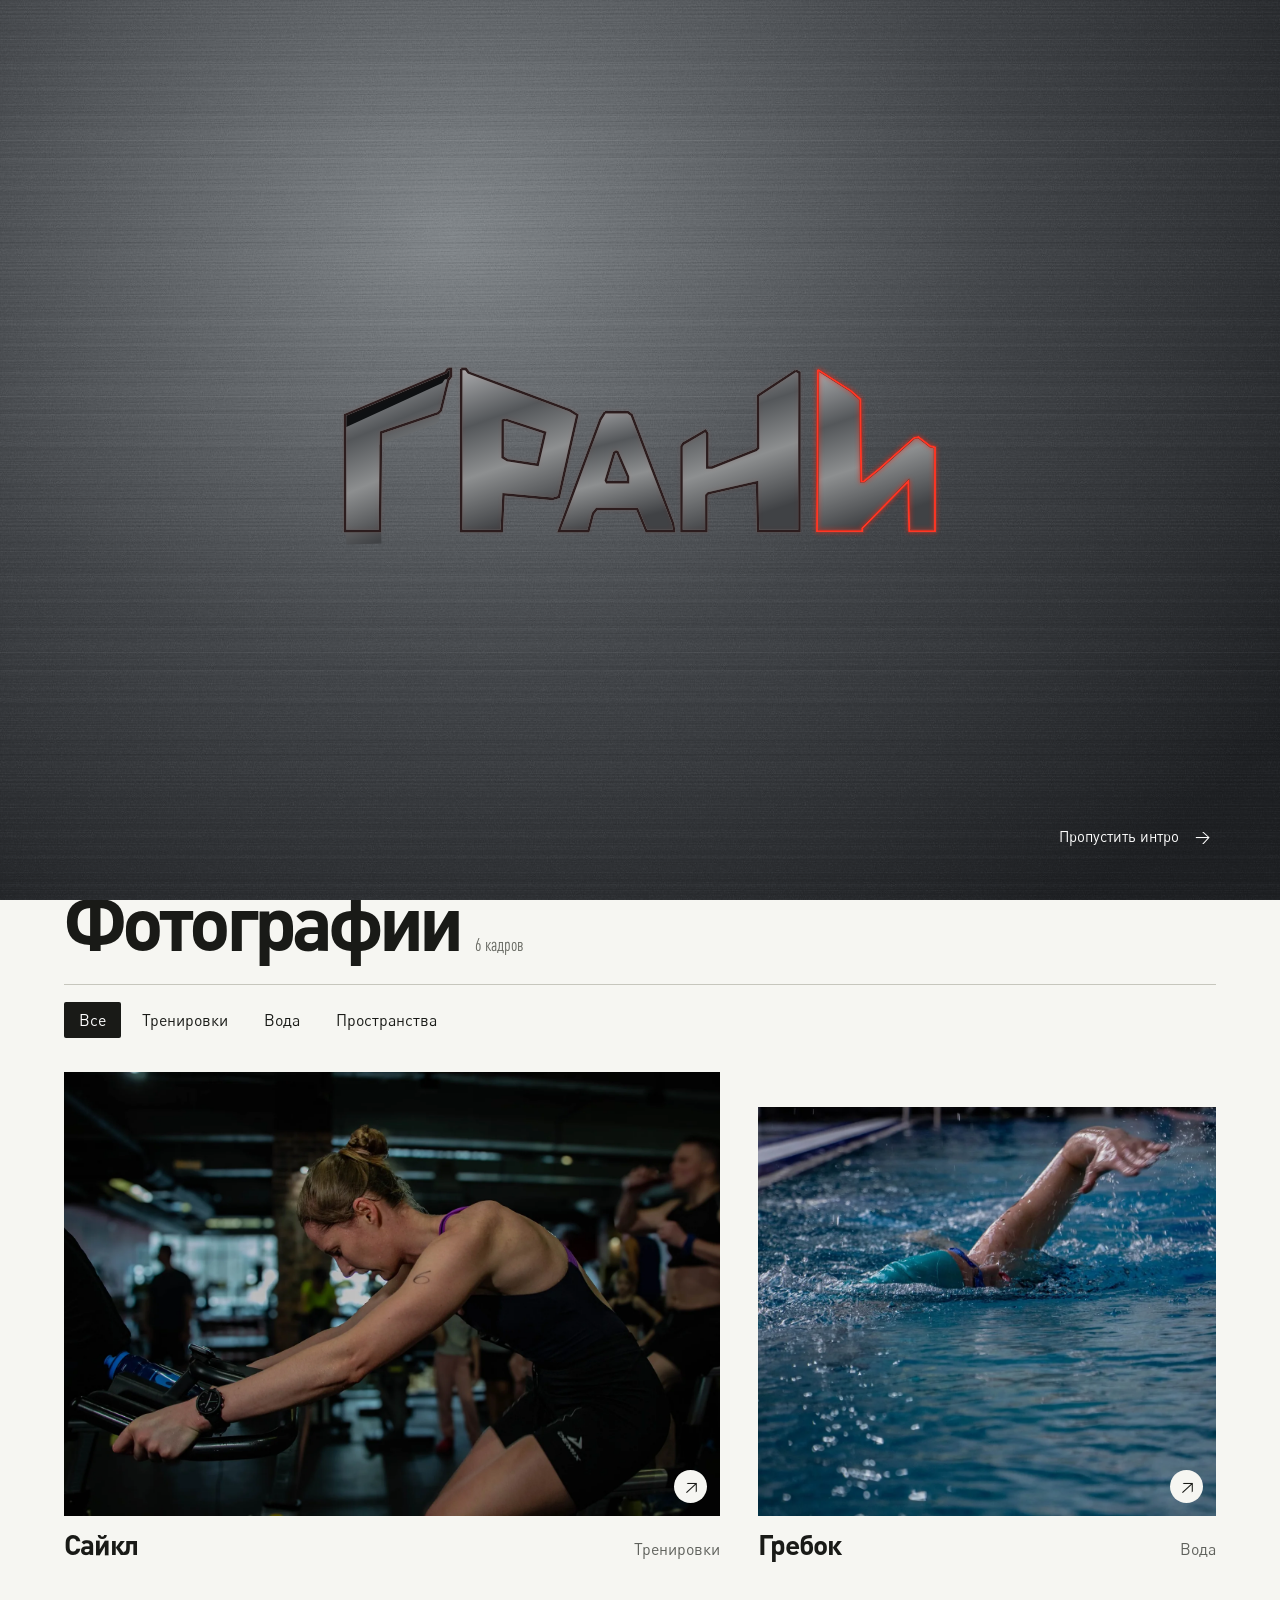
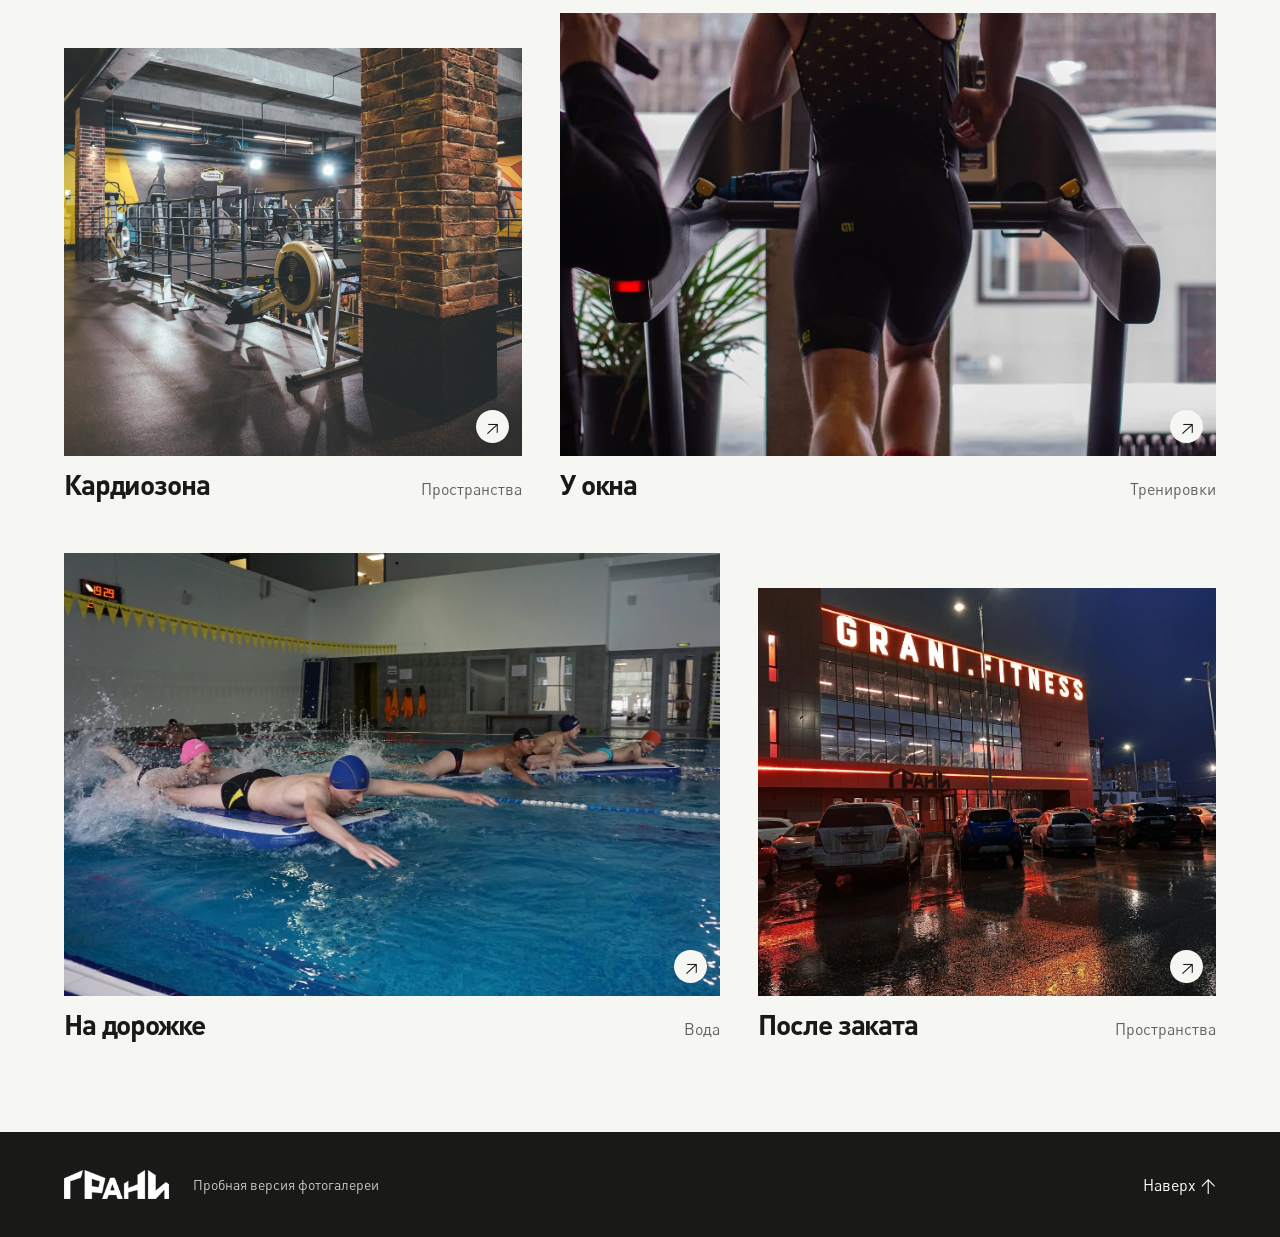
==== gallery/index.html @ 120e641c "Add Grani photo gallery and laser-cut logo intro" ====
<!doctype html>
<html lang="ru"><head><meta charset="utf-8"><meta name="viewport" content="width=device-width,initial-scale=1">
<meta name="theme-color" content="#181916"><title>Клуб в кадре — Грани, Сыктывкар</title>
<meta name="description" content="Фотогалерея фитнес-клуба «Грани» в Сыктывкаре. Тренировки, вода и пространства клуба на Станционной.">
<link rel="icon" href="assets/grani.png"><link rel="stylesheet" href="gallery.css">
<script defer src="gallery.js"></script></head><body>
<div class="intro" hidden aria-label="Заставка клуба">
  <div class="metal"></div><div class="die"><svg viewBox="0 0 160 44" aria-hidden="true"><defs><linearGradient id="steel" x2=".25" y2="1"><stop stop-color="#a9aaac"/><stop offset=".35" stop-color="#54575a"/><stop offset=".65" stop-color="#8d8f90"/><stop offset="1" stop-color="#404245"/></linearGradient></defs><g class="glyph"><path class="void" d="M28,0 28.75,0 28.75,2 28,3 26,11.25 25.25,12 9.75,17.25 9.5,44 0,44 0,12.5 27.25,1Z"/><path class="slug" d="M28,0 28.75,0 28.75,2 28,3 26,11.25 25.25,12 9.75,17.25 9.5,44 0,44 0,12.5 27.25,1Z"/><path class="cut" d="M28,0 28.75,0 28.75,2 28,3 26,11.25 25.25,12 9.75,17.25 9.5,44 0,44 0,12.5 27.25,1Z"/></g><g class="glyph"><path class="void" d="M31.5,0 32.75,0 33.5,1 61,11.25 63,12.5 58,34.75 56.25,35.25 43,34 42.5,44 31.5,44Z M43.5,13.75 42.75,14 42.75,24 44,24.75 52.25,26 54.25,17.25Z"/><path class="slug" d="M31.5,0 32.75,0 33.5,1 61,11.25 63,12.5 58,34.75 56.25,35.25 43,34 42.5,44 31.5,44Z M43.5,13.75 42.75,14 42.75,24 44,24.75 52.25,26 54.25,17.25Z"/><path class="cut" d="M31.5,0 32.75,0 33.5,1 61,11.25 63,12.5 58,34.75 56.25,35.25 43,34 42.5,44 31.5,44Z"/><path class="cut" d="M43.5,13.75 42.75,14 42.75,24 44,24.75 52.25,26 54.25,17.25Z"/></g><g class="glyph"><path class="void" d="M70.5,11.75 76.75,11.75 77.75,12.5 89,42 89.25,44 81.75,44 79.25,38 68.25,38 67.25,39.25 66,44 58,44 69.25,13.75Z M73.75,22.25 73,22.75 70.75,30.25 71,30.75 76.75,30.75 76.75,29.25Z"/><path class="slug" d="M70.5,11.75 76.75,11.75 77.75,12.5 89,42 89.25,44 81.75,44 79.25,38 68.25,38 67.25,39.25 66,44 58,44 69.25,13.75Z M73.75,22.25 73,22.75 70.75,30.25 71,30.75 76.75,30.75 76.75,29.25Z"/><path class="cut" d="M70.5,11.75 76.75,11.75 77.75,12.5 89,42 89.25,44 81.75,44 79.25,38 68.25,38 67.25,39.25 66,44 58,44 69.25,13.75Z"/><path class="cut" d="M73.75,22.25 73,22.75 70.75,30.25 71,30.75 76.75,30.75 76.75,29.25Z"/></g><g class="glyph"><path class="void" d="M122.25,0.5 123.25,1 123.25,44 112,44 111.75,30.75 98.5,33.75 98,34.25 98,44 91.25,44 91.25,21 91.75,20.25 97.75,16.75 98.25,17.5 98.25,26.75 99.5,26.75 111.5,22 112,21.5 112,7.25Z"/><path class="slug" d="M122.25,0.5 123.25,1 123.25,44 112,44 111.75,30.75 98.5,33.75 98,34.25 98,44 91.25,44 91.25,21 91.75,20.25 97.75,16.75 98.25,17.5 98.25,26.75 99.5,26.75 111.5,22 112,21.5 112,7.25Z"/><path class="cut" d="M122.25,0.5 123.25,1 123.25,44 112,44 111.75,30.75 98.5,33.75 98,34.25 98,44 91.25,44 91.25,21 91.75,20.25 97.75,16.75 98.25,17.5 98.25,26.75 99.5,26.75 111.5,22 112,21.5 112,7.25Z"/></g><g class="glyph"><path class="void" d="M128.25,0.25 137.25,6 139.75,8.25 140,30.5 140.75,30.5 145,27 154.25,18.75 155.5,18.5 158.75,21 160,21.25 160,44 153,44 152.75,30.5 140.25,43.25 140.25,44 128,44Z"/><path class="slug" d="M128.25,0.25 137.25,6 139.75,8.25 140,30.5 140.75,30.5 145,27 154.25,18.75 155.5,18.5 158.75,21 160,21.25 160,44 153,44 152.75,30.5 140.25,43.25 140.25,44 128,44Z"/><path class="cut" d="M128.25,0.25 137.25,6 139.75,8.25 140,30.5 140.75,30.5 145,27 154.25,18.75 155.5,18.5 158.75,21 160,21.25 160,44 153,44 152.75,30.5 140.25,43.25 140.25,44 128,44Z"/></g><g class="laser"><path class="beam"/><circle r=".85" fill="#fff"/><g class="sparks"></g></g></svg></div>
  <img class="travel" src="assets/grani.png" alt=""><button class="skip" type="button">Пропустить интро <span>→</span></button>
</div>
<header id="top"><a class="brand" href="#top" aria-label="Грани, к началу страницы"><img src="assets/grani.png" width="160" height="44" alt="Грани"></a>
<nav aria-label="Навигация"><a href="#collection">Фотогалерея</a><a class="tour" href="../">3D-тур <span>↗</span></a></nav></header>
<main><section class="hero" aria-labelledby="page-title">
<div class="covers"><img class="cover visible" src="assets/cycle.webp" srcset="assets/cycle-sm.webp 780w,assets/cycle.webp 1800w" sizes="100vw" alt="Тренировка на сайклах" fetchpriority="high">
<img class="cover" src="assets/pool.webp" alt="Пловцы в бассейне"><img class="cover" src="assets/night.webp" alt="Фасад клуба в вечернем свете"></div>
<div class="hero-copy"><p class="location"><i></i> Сыктывкар&nbsp; / &nbsp;Станционная, 152</p>
<h1 id="page-title">Клуб<br>в кадре<span>.</span></h1><a class="to-collection" href="#collection">Смотреть фотографии <span>↓</span></a></div>
<div class="reel"><div class="progress"><i class="active"></i><i></i><i></i></div><div class="transport"><p aria-live="polite"><small id="frame">01 / 03</small> <strong id="cover-name">Сайкл</strong></p><button id="prev" aria-label="Предыдущая обложка">←</button><button id="next" aria-label="Следующая обложка">→</button></div></div>
</section>
<section id="collection" class="collection"><div class="collection-head"><h2>Фотографии</h2><span class="total">6 кадров</span></div>
<div class="filters" aria-label="Темы фотографий"><button aria-pressed="true">Все</button><button aria-pressed="false">Тренировки</button><button aria-pressed="false">Вода</button><button aria-pressed="false">Пространства</button></div>
<div class="grid"><figure class="shot" data-category="Тренировки"><a href="assets/cycle.webp" aria-label="Увеличить фотографию «Сайкл»"><img src="assets/cycle.webp" srcset="assets/cycle-sm.webp 780w, assets/cycle.webp 1800w" sizes="(max-width:700px) 100vw, 70vw" alt="Участница тренировки в наклоне над рулём сайкла" loading="lazy"><span class="zoom" aria-hidden="true">↗</span></a><figcaption><b>Сайкл</b><span>Тренировки</span></figcaption></figure>
<figure class="shot" data-category="Вода"><a href="assets/water.webp" aria-label="Увеличить фотографию «Гребок»"><img src="assets/water.webp" srcset="assets/water-sm.webp 780w, assets/water.webp 1800w" sizes="(max-width:700px) 100vw, 70vw" alt="Рука пловца выходит из воды над дорожкой бассейна" loading="lazy"><span class="zoom" aria-hidden="true">↗</span></a><figcaption><b>Гребок</b><span>Вода</span></figcaption></figure>
<figure class="shot" data-category="Пространства"><a href="assets/balcony.webp" aria-label="Увеличить фотографию «Кардиозона»"><img src="assets/balcony.webp" srcset="assets/balcony-sm.webp 780w, assets/balcony.webp 1800w" sizes="(max-width:700px) 100vw, 70vw" alt="Гребные тренажёры вдоль ограждения второго этажа" loading="lazy"><span class="zoom" aria-hidden="true">↗</span></a><figcaption><b>Кардиозона</b><span>Пространства</span></figcaption></figure>
<figure class="shot" data-category="Тренировки"><a href="assets/run.webp" aria-label="Увеличить фотографию «У окна»"><img src="assets/run.webp" srcset="assets/run-sm.webp 780w, assets/run.webp 1800w" sizes="(max-width:700px) 100vw, 70vw" alt="Бегун на дорожке у панорамного окна" loading="lazy"><span class="zoom" aria-hidden="true">↗</span></a><figcaption><b>У окна</b><span>Тренировки</span></figcaption></figure>
<figure class="shot" data-category="Вода"><a href="assets/pool.webp" aria-label="Увеличить фотографию «На дорожке»"><img src="assets/pool.webp" srcset="assets/pool-sm.webp 780w, assets/pool.webp 1800w" sizes="(max-width:700px) 100vw, 70vw" alt="Пловцы на соседних дорожках бассейна" loading="lazy"><span class="zoom" aria-hidden="true">↗</span></a><figcaption><b>На дорожке</b><span>Вода</span></figcaption></figure>
<figure class="shot" data-category="Пространства"><a href="assets/night.webp" aria-label="Увеличить фотографию «После заката»"><img src="assets/night.webp" srcset="assets/night-sm.webp 780w, assets/night.webp 1800w" sizes="(max-width:700px) 100vw, 70vw" alt="Вечерняя подсветка фасада клуба на Станционной" loading="lazy"><span class="zoom" aria-hidden="true">↗</span></a><figcaption><b>После заката</b><span>Пространства</span></figcaption></figure></div></section></main>
<footer><img src="assets/grani.png" width="105" height="29" alt="Грани"><span>Пробная версия фотогалереи</span><a href="#top">Наверх ↑</a></footer>
<dialog aria-label="Просмотр фотографии"><div class="viewer"><button class="close" aria-label="Закрыть просмотр">×</button><img class="full" alt=""><div class="viewer-bar"><strong></strong><span></span><button class="back" aria-label="Предыдущее фото">←</button><button class="forth" aria-label="Следующее фото">→</button></div></div></dialog>
</body></html>
---- gallery/gallery.css ----
@font-face{font-family:DIN;src:url(assets/DINPro.woff) format("woff");font-display:swap}
@font-face{font-family:DIN;src:url(assets/DINPro-Bold.woff) format("woff");font-weight:700;font-display:swap}
@font-face{font-family:DINCond;src:url(assets/DINPro-Cond.woff) format("woff");font-display:swap}
:root{--ink:#191a17;--acid:#fff100;--paper:#f6f6f2;--edge:clamp(20px,5vw,88px);font-family:DIN,Arial,sans-serif;color:var(--ink);background:var(--paper);scroll-behavior:smooth}
*{box-sizing:border-box}body,p,h1,h2,figure{margin:0}a{color:inherit;text-decoration:none}button{font:inherit;color:inherit;background:none;border:0;cursor:pointer}a:focus-visible,button:focus-visible{outline:3px solid #9a8100;outline-offset:4px}img{display:block}button:disabled{opacity:.4}[hidden]{display:none!important}
header{position:absolute;inset:0 0 auto;z-index:2;height:84px;display:flex;align-items:center;justify-content:space-between;margin-inline:var(--edge);border-bottom:1px solid #ffffff4b;color:white}
.brand img{width:clamp(108px,10vw,150px);height:auto}nav{display:flex;align-items:center;gap:32px}nav a{font-size:15px}nav .tour{border:1px solid #ffffff78;padding:9px 17px;border-radius:2px}nav span{margin-left:8px}
.hero{isolation:isolate;position:relative;min-height:570px;height:min(88svh,950px);color:white;background:#191e1e;display:flex;align-items:flex-end;justify-content:space-between;padding:120px var(--edge) clamp(36px,5vw,80px);gap:26px}
.covers,.cover,.covers:after{position:absolute;inset:0;width:100%;height:100%}.covers{z-index:-1;overflow:hidden}.cover{object-fit:cover;object-position:50% 37%;opacity:0;transform:scale(1.035);transition:opacity .7s,transform 1.2s}.cover.visible{opacity:1;transform:none}.covers:after{content:"";background:linear-gradient(90deg,#060b099c,transparent 68%),linear-gradient(0deg,#0609078a,transparent 46%,#05090612 77%,#090b094d)}
.location{display:flex;align-items:center;gap:10px;font-size:clamp(13px,1.1vw,18px)}.location i{height:8px;width:8px;background:var(--acid);transform:skewY(-17deg)}
h1{font-weight:700;font-size:clamp(90px,10.2vw,176px);letter-spacing:-.079em;line-height:.82;margin:24px 0 35px}h1 span{color:var(--acid)}.to-collection{display:inline-flex;align-items:center;gap:32px;border-bottom:1px solid #ffffffab;padding-bottom:9px}.to-collection span{color:var(--acid)}
.reel{width:clamp(210px,20vw,320px)}.progress{display:flex;gap:4px}.progress i{height:2px;flex:1;background:#ffffff65}.progress .active{background:var(--acid)}.transport,.viewer-bar{display:flex;align-items:center;gap:8px}.transport{margin-top:15px}.transport p{flex:1}.transport small{display:block;color:#edece6;font:15px DINCond,sans-serif;letter-spacing:.07em}.transport strong{font-size:19px}.transport button,.viewer-bar button,.close{border:1px solid #ffffff88;width:40px;height:40px;border-radius:50%;font-size:20px;color:white}.transport button:hover,.viewer-bar button:hover,.close:hover{background:white;color:#161716}
.collection{padding:clamp(46px,7vw,100px) var(--edge) 90px;max-width:1900px;margin:auto}.collection-head{display:flex;align-items:baseline;gap:16px}.collection h2{font-size:clamp(44px,6vw,90px);line-height:1;letter-spacing:-.065em}.total{font:18px DINCond,sans-serif;color:#656760}
.filters{display:flex;flex-wrap:wrap;gap:6px;margin:26px 0 34px;border-top:1px solid #c6c6bd;padding-top:17px}.filters button{border-radius:2px;padding:8px 15px}.filters [aria-pressed=true]{background:var(--ink);color:white}.filters button:hover{box-shadow:inset 0 -2px var(--acid)}
.grid{display:grid;grid-template-columns:repeat(12,minmax(0,1fr));gap:clamp(24px,4vw,66px) clamp(18px,3vw,58px);align-items:end}.shot{grid-column:span 7}.shot:nth-child(4n+2),.shot:nth-child(4n+3){grid-column:span 5}.shot a{display:block;position:relative;overflow:hidden;background:#ddd}.shot img{width:100%;aspect-ratio:1.48;object-fit:cover;transition:transform .8s cubic-bezier(.2,.7,.2,1)}.shot:nth-child(4n+2) img,.shot:nth-child(4n+3) img{aspect-ratio:1.12}.shot a:hover img,.shot a:focus-visible img{transform:scale(1.045)}.zoom{position:absolute;right:13px;bottom:13px;background:var(--paper);height:33px;width:33px;display:grid;place-items:center;border-radius:50%}figcaption{display:flex;align-items:baseline;justify-content:space-between;gap:12px;padding-top:10px}figcaption b{font-size:clamp(22px,2.2vw,38px);letter-spacing:-.04em}figcaption span{color:#5f615c}.grid.filtered .shot{grid-column:span 6}.grid.filtered img{aspect-ratio:1.35}
footer{background:var(--ink);color:white;display:flex;align-items:center;gap:24px;padding:38px var(--edge)}footer span{color:#c8c9c4;font-size:14px}footer a{margin-left:auto}
dialog{background:#141512;color:white;border:0;max-width:none;max-height:none;width:100%;height:100dvh;padding:0}dialog::backdrop{background:#141512}.viewer{height:100%;padding:50px var(--edge) 20px;display:grid;grid-template-rows:minmax(0,1fr) auto;justify-items:center;gap:12px}.full{width:100%;height:100%;object-fit:contain}.close{position:absolute;right:18px;top:9px;background:#171817}.viewer-bar{width:min(880px,100%)}.viewer-bar span{margin-left:auto;color:#b7b8af}
.intro{position:fixed;inset:0;z-index:10;isolation:isolate}.metal{position:absolute;inset:0;background:repeating-linear-gradient(178deg,transparent 0 2px,#2c303412 3px,transparent 4px),radial-gradient(ellipse at 35% 26%,#83888c 0%,#43464a 47%,#1e2023 88%)}.metal:before{content:"";position:absolute;inset:0;background-image:url(assets/steel.jpg);mix-blend-mode:soft-light;opacity:.8}.die,.travel{position:absolute;width:min(60vw,590px);top:50%;left:50%;transform:translate(-50%,-50%)}.die svg{display:block;overflow:visible}.void{fill:#0e1012;opacity:0;fill-rule:evenodd}.slug{fill:url(#steel);fill-rule:evenodd;opacity:0;transform-box:fill-box;transform-origin:50% 70%}.cut{fill:none;stroke:#ff3826;stroke-width:.52;filter:drop-shadow(0 0 .65px #ff210d)}.laser{filter:drop-shadow(0 0 1px #fd351b)}.beam{stroke:#ff5e4b;stroke-width:.28;fill:none}.sparks path{stroke:#ffb366;stroke-width:.24}.travel{height:auto;opacity:0;transform-origin:0 0}.skip{position:absolute;bottom:6%;right:var(--edge);color:white;font-size:15px}.skip span{margin-left:12px}body.playing{overflow:hidden}.playing .brand{visibility:hidden}
@media(max-width:700px){header{height:64px}nav{gap:15px}nav a{font-size:13px}nav .tour{padding:6px 9px}.hero{min-height:570px;height:86svh;display:grid;align-content:end;gap:32px;padding-bottom:24px}.cover{object-position:58% center}.hero-copy h1{font-size:clamp(80px,16vw,112px);margin:19px 0 25px}.reel{width:100%}.transport{margin-top:8px}.transport p{display:flex;align-items:center;gap:12px}.transport button{height:36px;width:36px}.grid,.grid.filtered{display:block}.shot{margin-bottom:30px}.shot img{aspect-ratio:1.45}.shot:nth-child(4n+2) img{aspect-ratio:1.02}.collection{padding-bottom:28px}.filters{gap:2px}.filters button{padding:9px 8px;font-size:14px}footer{flex-wrap:wrap;gap:12px}footer span{order:3;width:100%}.die,.travel{width:75vw}}
.seam{stroke:#1b1b1e;stroke-width:.68;fill:none;filter:drop-shadow(0 .35px .14px #b7b5af)}
h1{letter-spacing:-.055em}
@media(max-width:700px){.hero{grid-template-columns:minmax(0,1fr)}}
@media(prefers-reduced-motion:reduce){:root{scroll-behavior:auto}*,*:before,*:after{animation-duration:.01ms!important;transition-duration:.01ms!important}}
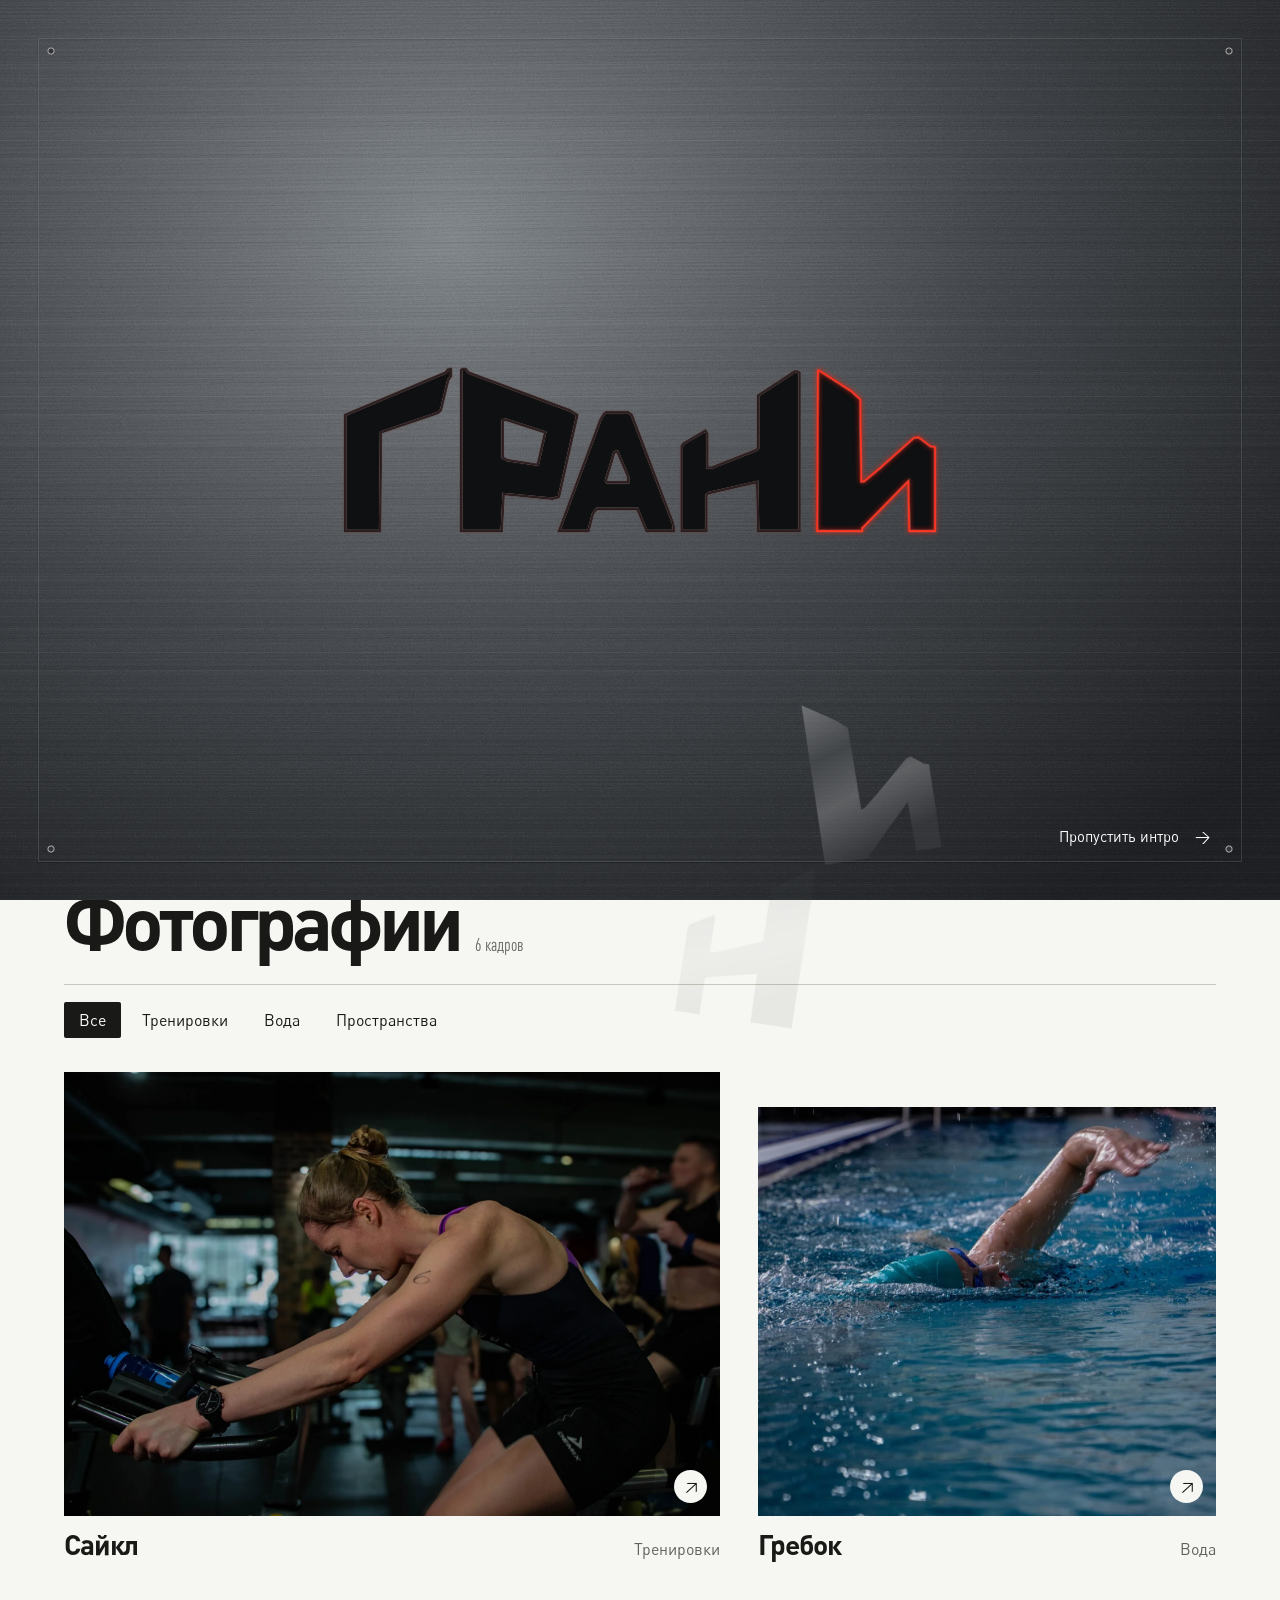
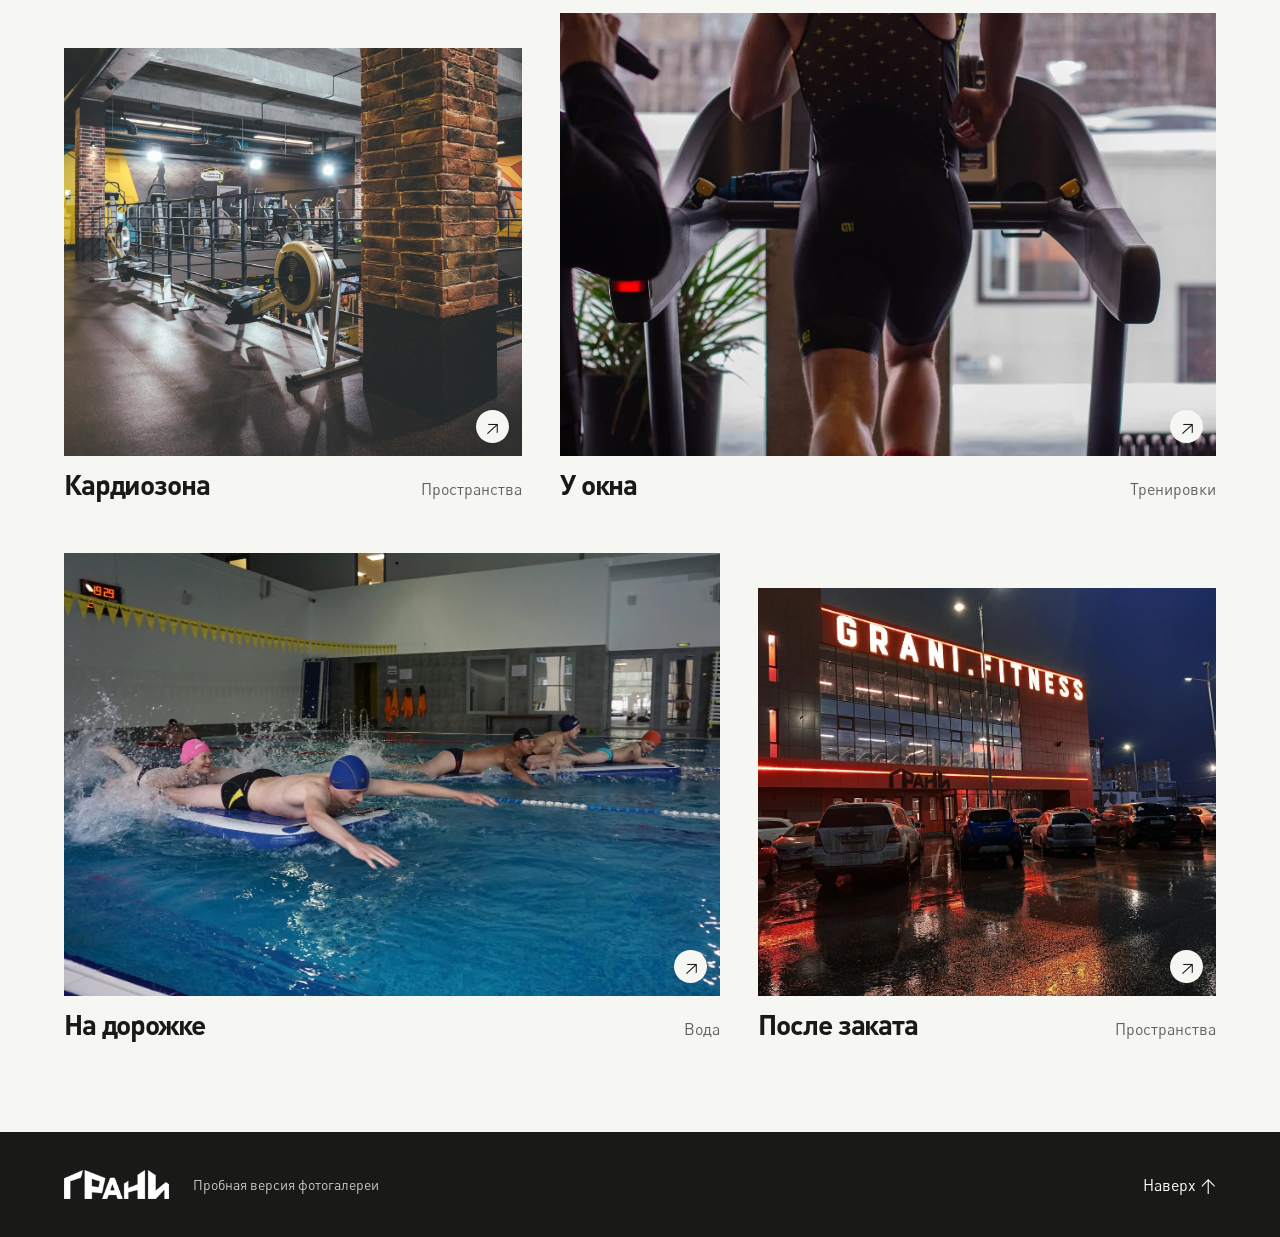
==== commit 3aeb5fb7: "Add group and trainer directories and foreground laser intro" ====
--- a/gallery/index.html
+++ b/gallery/index.html
@@ -6,10 +6,14 @@
 <script defer src="gallery.js"></script></head><body>
 <div class="intro" hidden aria-label="Заставка клуба">
   <div class="metal"></div><div class="die"><svg viewBox="0 0 160 44" aria-hidden="true"><defs><linearGradient id="steel" x2=".25" y2="1"><stop stop-color="#a9aaac"/><stop offset=".35" stop-color="#54575a"/><stop offset=".65" stop-color="#8d8f90"/><stop offset="1" stop-color="#404245"/></linearGradient></defs><g class="glyph"><path class="void" d="M28,0 28.75,0 28.75,2 28,3 26,11.25 25.25,12 9.75,17.25 9.5,44 0,44 0,12.5 27.25,1Z"/><path class="slug" d="M28,0 28.75,0 28.75,2 28,3 26,11.25 25.25,12 9.75,17.25 9.5,44 0,44 0,12.5 27.25,1Z"/><path class="cut" d="M28,0 28.75,0 28.75,2 28,3 26,11.25 25.25,12 9.75,17.25 9.5,44 0,44 0,12.5 27.25,1Z"/></g><g class="glyph"><path class="void" d="M31.5,0 32.75,0 33.5,1 61,11.25 63,12.5 58,34.75 56.25,35.25 43,34 42.5,44 31.5,44Z M43.5,13.75 42.75,14 42.75,24 44,24.75 52.25,26 54.25,17.25Z"/><path class="slug" d="M31.5,0 32.75,0 33.5,1 61,11.25 63,12.5 58,34.75 56.25,35.25 43,34 42.5,44 31.5,44Z M43.5,13.75 42.75,14 42.75,24 44,24.75 52.25,26 54.25,17.25Z"/><path class="cut" d="M31.5,0 32.75,0 33.5,1 61,11.25 63,12.5 58,34.75 56.25,35.25 43,34 42.5,44 31.5,44Z"/><path class="cut" d="M43.5,13.75 42.75,14 42.75,24 44,24.75 52.25,26 54.25,17.25Z"/></g><g class="glyph"><path class="void" d="M70.5,11.75 76.75,11.75 77.75,12.5 89,42 89.25,44 81.75,44 79.25,38 68.25,38 67.25,39.25 66,44 58,44 69.25,13.75Z M73.75,22.25 73,22.75 70.75,30.25 71,30.75 76.75,30.75 76.75,29.25Z"/><path class="slug" d="M70.5,11.75 76.75,11.75 77.75,12.5 89,42 89.25,44 81.75,44 79.25,38 68.25,38 67.25,39.25 66,44 58,44 69.25,13.75Z M73.75,22.25 73,22.75 70.75,30.25 71,30.75 76.75,30.75 76.75,29.25Z"/><path class="cut" d="M70.5,11.75 76.75,11.75 77.75,12.5 89,42 89.25,44 81.75,44 79.25,38 68.25,38 67.25,39.25 66,44 58,44 69.25,13.75Z"/><path class="cut" d="M73.75,22.25 73,22.75 70.75,30.25 71,30.75 76.75,30.75 76.75,29.25Z"/></g><g class="glyph"><path class="void" d="M122.25,0.5 123.25,1 123.25,44 112,44 111.75,30.75 98.5,33.75 98,34.25 98,44 91.25,44 91.25,21 91.75,20.25 97.75,16.75 98.25,17.5 98.25,26.75 99.5,26.75 111.5,22 112,21.5 112,7.25Z"/><path class="slug" d="M122.25,0.5 123.25,1 123.25,44 112,44 111.75,30.75 98.5,33.75 98,34.25 98,44 91.25,44 91.25,21 91.75,20.25 97.75,16.75 98.25,17.5 98.25,26.75 99.5,26.75 111.5,22 112,21.5 112,7.25Z"/><path class="cut" d="M122.25,0.5 123.25,1 123.25,44 112,44 111.75,30.75 98.5,33.75 98,34.25 98,44 91.25,44 91.25,21 91.75,20.25 97.75,16.75 98.25,17.5 98.25,26.75 99.5,26.75 111.5,22 112,21.5 112,7.25Z"/></g><g class="glyph"><path class="void" d="M128.25,0.25 137.25,6 139.75,8.25 140,30.5 140.75,30.5 145,27 154.25,18.75 155.5,18.5 158.75,21 160,21.25 160,44 153,44 152.75,30.5 140.25,43.25 140.25,44 128,44Z"/><path class="slug" d="M128.25,0.25 137.25,6 139.75,8.25 140,30.5 140.75,30.5 145,27 154.25,18.75 155.5,18.5 158.75,21 160,21.25 160,44 153,44 152.75,30.5 140.25,43.25 140.25,44 128,44Z"/><path class="cut" d="M128.25,0.25 137.25,6 139.75,8.25 140,30.5 140.75,30.5 145,27 154.25,18.75 155.5,18.5 158.75,21 160,21.25 160,44 153,44 152.75,30.5 140.25,43.25 140.25,44 128,44Z"/></g><g class="laser"><path class="beam"/><circle r=".85" fill="#fff"/><g class="sparks"></g></g></svg></div>
+  <svg class="front-light" aria-hidden="true"><defs>
+    <radialGradient id="impact"><stop stop-color="#fff8de"/><stop offset=".08" stop-color="#fff3ce"/><stop offset=".19" stop-color="#ff753c" stop-opacity=".92"/><stop offset=".45" stop-color="#ff2715" stop-opacity=".42"/><stop offset="1" stop-color="#ff2009" stop-opacity="0"/></radialGradient>
+    <linearGradient id="shaft" gradientUnits="userSpaceOnUse"><stop stop-color="#ff3427" stop-opacity=".09"/><stop offset=".72" stop-color="#ff201b" stop-opacity=".39"/><stop offset="1" stop-color="#ffbe84" stop-opacity=".9"/></linearGradient>
+  </defs><path class="aura"/><path class="shaft"/><path class="ray-core"/><g class="focus-light"><ellipse rx="36" ry="19" fill="url(#impact)"/><circle r="2.3" fill="#fff8e8"/></g></svg>
   <img class="travel" src="assets/grani.png" alt=""><button class="skip" type="button">Пропустить интро <span>→</span></button>
 </div>
 <header id="top"><a class="brand" href="#top" aria-label="Грани, к началу страницы"><img src="assets/grani.png" width="160" height="44" alt="Грани"></a>
-<nav aria-label="Навигация"><a href="#collection">Фотогалерея</a><a class="tour" href="../">3D-тур <span>↗</span></a></nav></header>
+<nav aria-label="Навигация"><a href="#collection">Фотографии</a><a href="groups/">Занятия</a><a href="trainers/">Тренеры</a><a class="tour" href="../">3D-тур ↗</a></nav></header>
 <main><section class="hero" aria-labelledby="page-title">
 <div class="covers"><img class="cover visible" src="assets/cycle.webp" srcset="assets/cycle-sm.webp 780w,assets/cycle.webp 1800w" sizes="100vw" alt="Тренировка на сайклах" fetchpriority="high">
 <img class="cover" src="assets/pool.webp" alt="Пловцы в бассейне"><img class="cover" src="assets/night.webp" alt="Фасад клуба в вечернем свете"></div>
--- a/gallery/gallery.css
+++ b/gallery/gallery.css
@@ -18,6 +18,9 @@
 .intro{position:fixed;inset:0;z-index:10;isolation:isolate}.metal{position:absolute;inset:0;background:repeating-linear-gradient(178deg,transparent 0 2px,#2c303412 3px,transparent 4px),radial-gradient(ellipse at 35% 26%,#83888c 0%,#43464a 47%,#1e2023 88%)}.metal:before{content:"";position:absolute;inset:0;background-image:url(assets/steel.jpg);mix-blend-mode:soft-light;opacity:.8}.die,.travel{position:absolute;width:min(60vw,590px);top:50%;left:50%;transform:translate(-50%,-50%)}.die svg{display:block;overflow:visible}.void{fill:#0e1012;opacity:0;fill-rule:evenodd}.slug{fill:url(#steel);fill-rule:evenodd;opacity:0;transform-box:fill-box;transform-origin:50% 70%}.cut{fill:none;stroke:#ff3826;stroke-width:.52;filter:drop-shadow(0 0 .65px #ff210d)}.laser{filter:drop-shadow(0 0 1px #fd351b)}.beam{stroke:#ff5e4b;stroke-width:.28;fill:none}.sparks path{stroke:#ffb366;stroke-width:.24}.travel{height:auto;opacity:0;transform-origin:0 0}.skip{position:absolute;bottom:6%;right:var(--edge);color:white;font-size:15px}.skip span{margin-left:12px}body.playing{overflow:hidden}.playing .brand{visibility:hidden}
 @media(max-width:700px){header{height:64px}nav{gap:15px}nav a{font-size:13px}nav .tour{padding:6px 9px}.hero{min-height:570px;height:86svh;display:grid;align-content:end;gap:32px;padding-bottom:24px}.cover{object-position:58% center}.hero-copy h1{font-size:clamp(80px,16vw,112px);margin:19px 0 25px}.reel{width:100%}.transport{margin-top:8px}.transport p{display:flex;align-items:center;gap:12px}.transport button{height:36px;width:36px}.grid,.grid.filtered{display:block}.shot{margin-bottom:30px}.shot img{aspect-ratio:1.45}.shot:nth-child(4n+2) img{aspect-ratio:1.02}.collection{padding-bottom:28px}.filters{gap:2px}.filters button{padding:9px 8px;font-size:14px}footer{flex-wrap:wrap;gap:12px}footer span{order:3;width:100%}.die,.travel{width:75vw}}
 .seam{stroke:#1b1b1e;stroke-width:.68;fill:none;filter:drop-shadow(0 .35px .14px #b7b5af)}
+.front-light{position:absolute;inset:0;width:100%;height:100%;pointer-events:none;mix-blend-mode:screen}.front-light .aura{fill:#ff2010;opacity:.16;filter:blur(9px)}.front-light .shaft{fill:url(#shaft);filter:drop-shadow(0 0 5px #fb231b)}.front-light .ray-core{fill:#ff9383;opacity:.88}
+.metal:after{content:"";position:absolute;inset:clamp(12px,3vw,48px);border:1px solid #9da3a238;box-shadow:0 1px 1px #16191c8c,inset 0 1px 1px #1c1d213d;pointer-events:none;background:radial-gradient(circle at 12px 12px,#303338 0 2px,#aaa9a6 3px,transparent 4px),radial-gradient(circle at calc(100% - 12px) 12px,#303338 0 2px,#aaa9a6 3px,transparent 4px),radial-gradient(circle at 12px calc(100% - 12px),#303338 0 2px,#aaa9a6 3px,transparent 4px),radial-gradient(circle at calc(100% - 12px) calc(100% - 12px),#303338 0 2px,#aaa9a6 3px,transparent 4px)}
+@media(max-width:620px){header,.directory header{height:84px;flex-wrap:wrap;align-content:center;row-gap:7px}header .brand img{width:88px}header nav{width:100%;gap:0;justify-content:space-between}header nav .tour{padding:2px 7px}}
 h1{letter-spacing:-.055em}
 @media(max-width:700px){.hero{grid-template-columns:minmax(0,1fr)}}
 @media(prefers-reduced-motion:reduce){:root{scroll-behavior:auto}*,*:before,*:after{animation-duration:.01ms!important;transition-duration:.01ms!important}}
